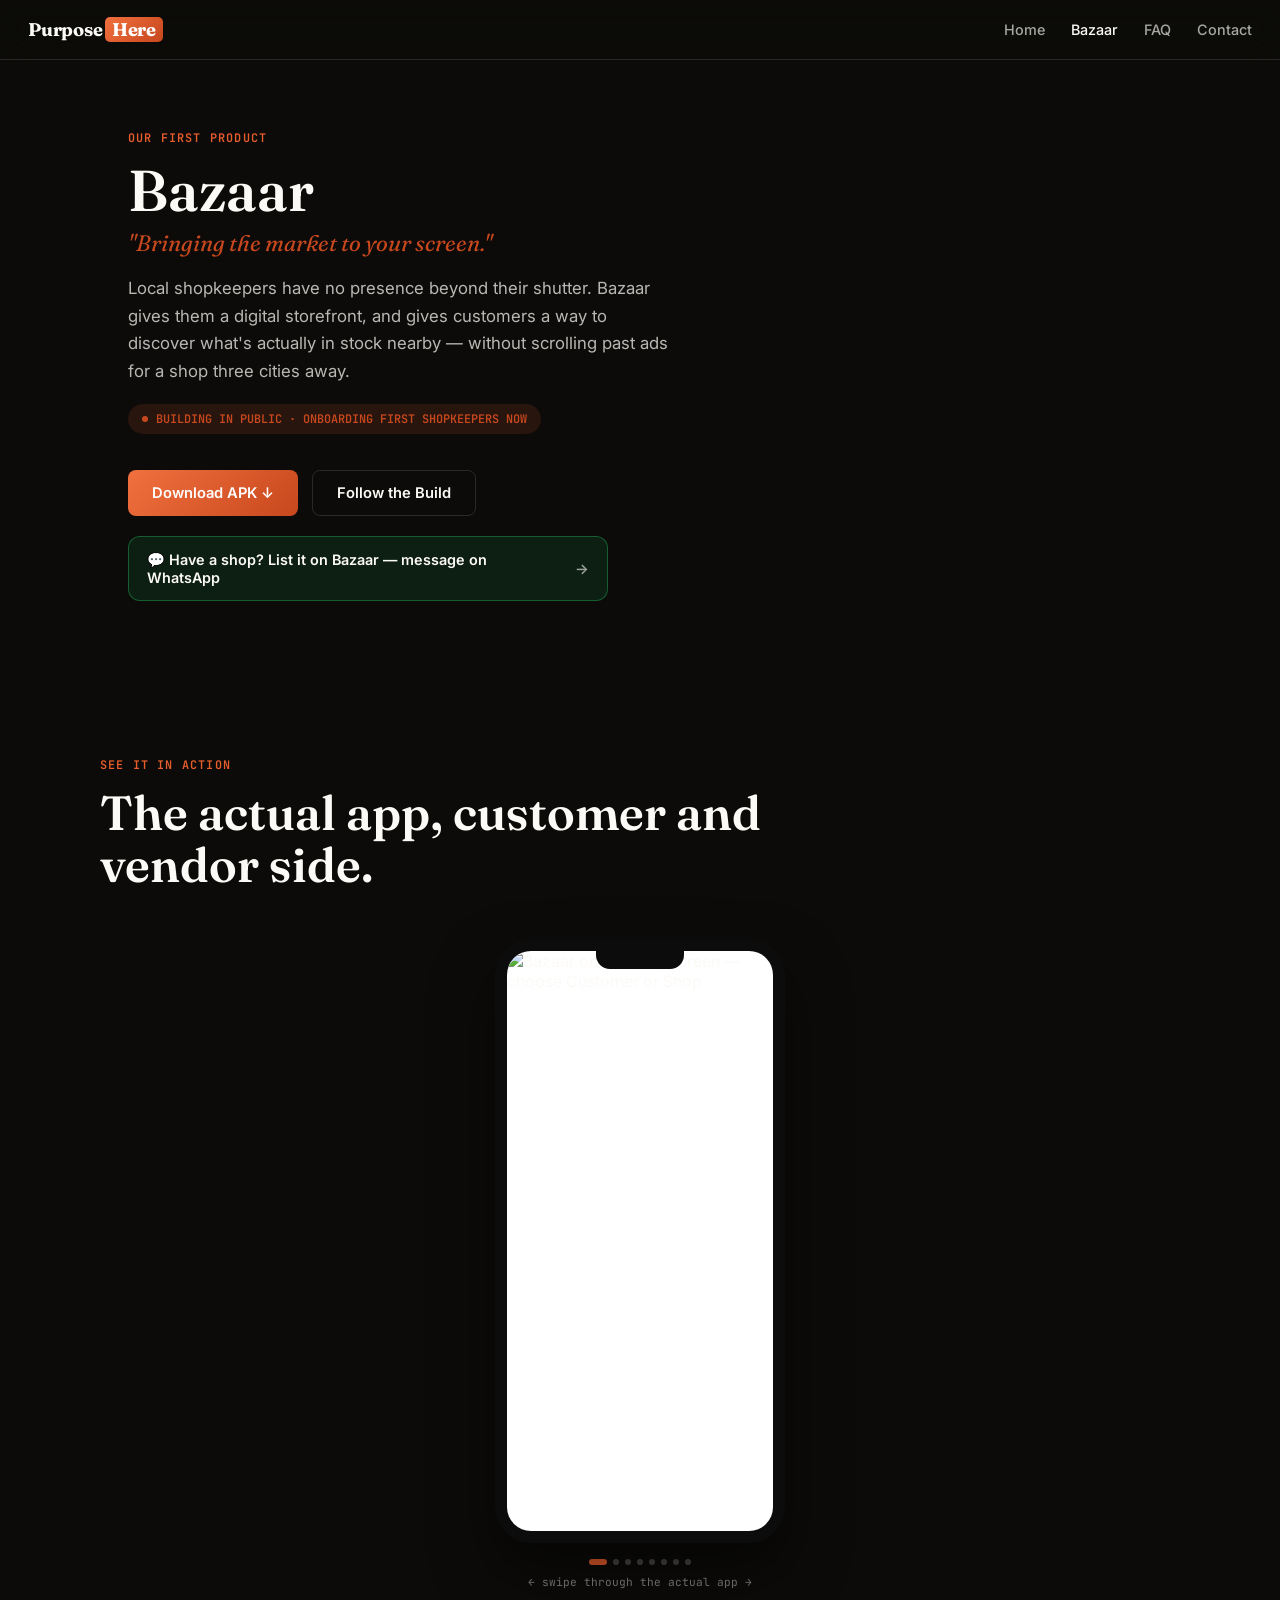
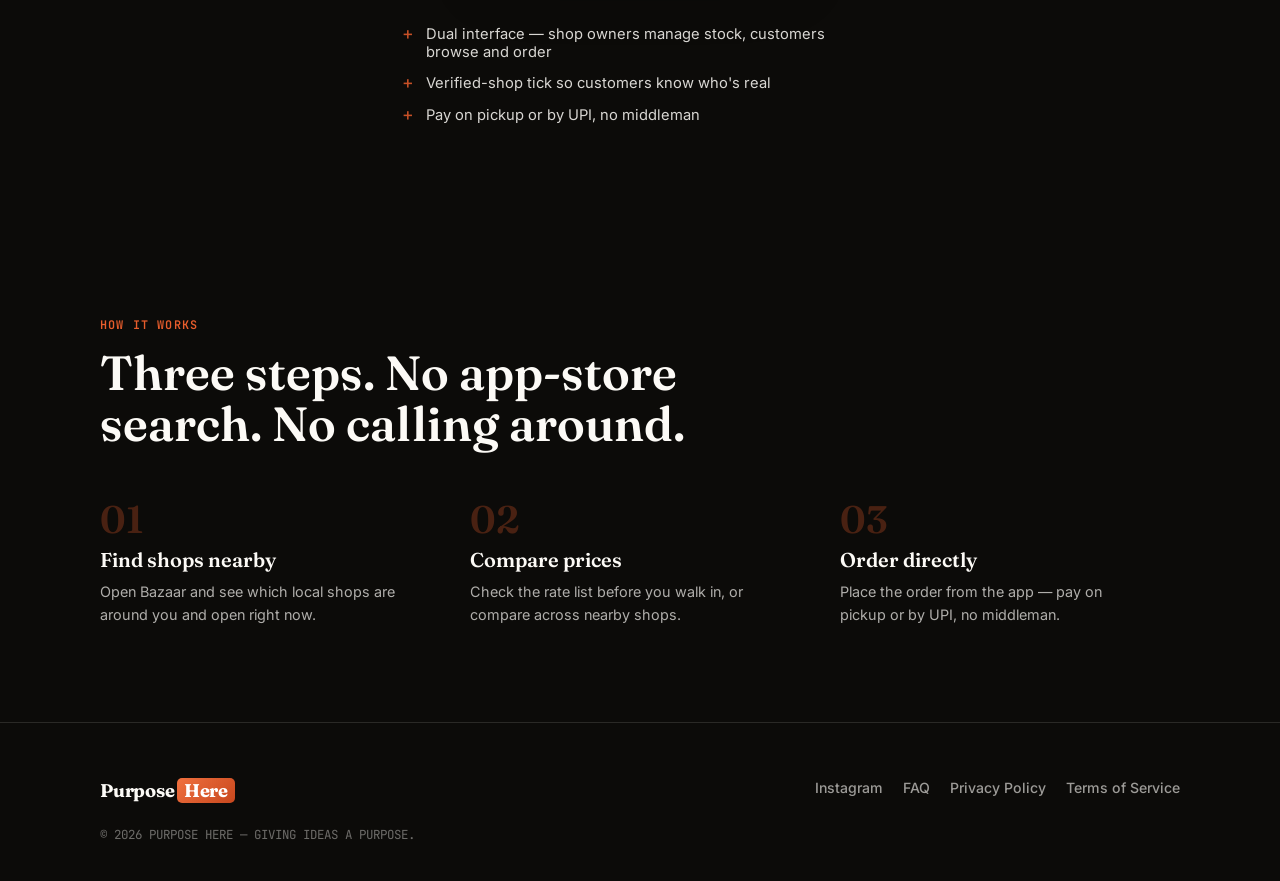
==== bazaar.html @ 76a50874 "Restore bazaar.html from trash" ====
<!DOCTYPE html>
<html lang="en">
<head>
<meta charset="UTF-8">
<meta name="viewport" content="width=device-width, initial-scale=1.0">
<title>Bazaar: Nearby Shops — Purpose Here</title>
<link rel="icon" href="icon.png">
<link rel="manifest" href="manifest.json">
<meta name="theme-color" content="#E85D2C">
<link rel="apple-touch-icon" href="icon.png">
<meta name="description" content="Bazaar — bringing the market to your screen. Discover nearby shops, compare prices, order directly.">
<meta property="og:title" content="Bazaar: Nearby Shops">
<meta property="og:description" content="Bringing the market to your screen.">
<link rel="preconnect" href="https://fonts.googleapis.com">
<link rel="preconnect" href="https://fonts.gstatic.com" crossorigin>
<link href="https://fonts.googleapis.com/css2?family=Fraunces:opsz,wght@9..144,400..900&family=Inter:wght@400;500;600;700&family=JetBrains+Mono:wght@400;500;600&display=swap" rel="stylesheet">
<link rel="stylesheet" href="styles.css">
<style>
  .bz-hero{
    padding:130px 28px 60px; max-width:1080px; margin:0 auto;
  }
  .bz-tagline{
    font-family:'Fraunces',serif; font-style:italic; font-size:1.4rem; font-weight:400;
    color:var(--orange-deep); margin-top:8px; margin-bottom:18px;
  }
  .bz-hero h1{
    font-family:'Fraunces',serif; font-weight:600; font-size:clamp(2.2rem,5.4vw,3.6rem);
    line-height:1.06; max-width:680px;
  }
  .bz-hero p.sub{ margin-top:18px; font-size:1.05rem; line-height:1.65; max-width:540px; opacity:0.72; }

  .status-pill{
    display:inline-flex; align-items:center; gap:8px;
    font-family:'JetBrains Mono',monospace; font-size:0.74rem; font-weight:600;
    background:rgba(232,93,44,0.12); color:var(--orange-deep);
    padding:7px 14px; border-radius:100px; margin-top:18px; margin-bottom:8px;
  }
  .status-pill .dot{width:6px;height:6px;border-radius:50%;background:var(--orange-deep); animation:pulse 1.8s infinite;}
  @keyframes pulse{0%,100%{opacity:1;}50%{opacity:0.3;}}

  .bz-cta{ margin-top:28px; display:flex; gap:14px; flex-wrap:wrap; }
  .shopkeeper-cta{
    display:inline-flex; align-items:center; gap:12px; margin-top:20px;
    background:rgba(37,211,102,0.1); border:1.5px solid rgba(37,211,102,0.35);
    border-radius:12px; padding:14px 18px; font-size:0.9rem; font-weight:600;
    color:var(--ink); transition:background .2s, transform .2s; max-width:480px;
  }
  .shopkeeper-cta:hover{ background:rgba(37,211,102,0.18); transform:translateY(-2px); }
  .shopkeeper-cta .arrow{ margin-left:auto; opacity:0.6; }

  /* Carousel section - dark band */
  .carousel-section{ background:var(--ink); color:var(--paper); border-radius:24px; margin:0 16px; }
  .carousel-section .label{ color:var(--orange); }
  .phone-carousel{ width:290px; margin:48px auto 0; }
  .phone-frame{
    background:#0c0c0c; border-radius:36px; padding:12px;
    box-shadow:0 30px 60px rgba(0,0,0,0.5); position:relative;
  }
  .phone-notch{
    position:absolute; top:12px; left:50%; transform:translateX(-50%);
    width:88px; height:18px; background:#0c0c0c; border-radius:0 0 14px 14px; z-index:2;
  }
  .carousel-track{
    display:flex; overflow-x:auto; scroll-snap-type:x mandatory;
    border-radius:24px; -webkit-overflow-scrolling:touch; scrollbar-width:none;
  }
  .carousel-track::-webkit-scrollbar{ display:none; }
  .carousel-track img{
    width:100%; flex:0 0 100%; scroll-snap-align:center;
    display:block; height:580px; object-fit:cover; object-position:top; background:#fff;
  }
  .carousel-dots{ display:flex; justify-content:center; gap:6px; margin-top:16px; }
  .carousel-dots span{ width:6px; height:6px; border-radius:50%; background:rgba(252,250,246,0.25); transition:background .2s, width .2s; }
  .carousel-dots span.active{ background:var(--orange); width:18px; border-radius:4px; }
  .carousel-hint{ text-align:center; font-family:'JetBrains Mono',monospace; font-size:0.7rem; opacity:0.4; margin-top:10px; }

  .feature-list{ display:flex; flex-direction:column; gap:13px; margin-top:36px; max-width:480px; margin-left:auto; margin-right:auto; }
  .feature-list div{ display:flex; gap:11px; align-items:flex-start; font-size:0.92rem; opacity:0.85; }
  .feature-list .tick{ color:var(--orange); font-weight:700; }

  /* How it works */
  .how-grid{ display:grid; grid-template-columns:repeat(3,1fr); gap:30px; margin-top:50px; }
  @media (max-width:860px){ .how-grid{grid-template-columns:1fr; gap:36px;} }
  .how-num{ font-family:'Fraunces',serif; font-size:2.4rem; font-weight:600; color:rgba(232,93,44,0.28); display:block; line-height:1; }
  .how-step h3{ font-family:'Fraunces',serif; font-size:1.25rem; font-weight:600; margin-top:8px; }
  .how-step p{ font-size:0.9rem; opacity:0.68; margin-top:8px; line-height:1.6; max-width:300px; }
</style>
</head>
<body>

<nav>
  <a href="index.html" class="ph-banner"><span class="p1">Purpose</span><span class="p2">Here</span></a>
  <div class="navlinks">
    <a href="index.html">Home</a>
    <a href="bazaar.html" class="active">Bazaar</a>
    <a href="index.html#faq">FAQ</a>
    <a href="index.html#contact">Contact</a>
  </div>
</nav>

<div class="bz-hero">
  <span class="label">OUR FIRST PRODUCT</span>
  <h1>Bazaar</h1>
  <div class="bz-tagline">"Bringing the market to your screen."</div>
  <p class="sub">Local shopkeepers have no presence beyond their shutter. Bazaar gives them a digital storefront, and gives customers a way to discover what's actually in stock nearby — without scrolling past ads for a shop three cities away.</p>

  <div class="status-pill"><span class="dot"></span>BUILDING IN PUBLIC · ONBOARDING FIRST SHOPKEEPERS NOW</div>

  <div class="bz-cta">
    <a href="https://drive.google.com/uc?export=download&id=1cqMkyef087T2KyIrzPQ7swjCarUPVy2G" class="btn btn-orange">Download APK ↓</a>
    <a href="https://instagram.com/sachintiwari_here" class="btn btn-ghost">Follow the Build</a>
  </div>

  <a href="https://wa.me/919910377585?text=Hi%2C%20I%20want%20to%20list%20my%20shop%20on%20Bazaar" class="shopkeeper-cta">
    <span>💬 Have a shop? List it on Bazaar — message on WhatsApp</span>
    <span class="arrow">→</span>
  </a>
</div>

<section class="carousel-section">
  <div class="wrap">
    <span class="label">SEE IT IN ACTION</span>
    <h2 class="title">The actual app, customer and vendor side.</h2>

    <div class="phone-carousel" aria-label="Bazaar app screenshots">
      <div class="phone-frame">
        <div class="phone-notch"></div>
        <div class="carousel-track" id="carouselTrack">
          <img src="screenshots/1000027518.png" alt="Bazaar onboarding screen — choose Customer or Shop">
          <img src="screenshots/1000027519.png" alt="Bazaar home screen — nearby shops list">
          <img src="screenshots/1000027520.png" alt="Bazaar shop profile — rate list">
          <img src="screenshots/1000027530.png" alt="Bazaar order screen — cash on pickup or UPI">
          <img src="screenshots/1000027526.png" alt="Bazaar vendor dashboard">
          <img src="screenshots/1000027521.png" alt="Bazaar shop info — call and WhatsApp">
          <img src="screenshots/1000027527.png" alt="Bazaar vendor products screen">
          <img src="screenshots/1000027528.png" alt="Bazaar vendor incoming order">
        </div>
      </div>
      <div class="carousel-dots" id="carouselDots"></div>
      <p class="carousel-hint">← swipe through the actual app →</p>
    </div>

    <div class="feature-list">
      <div><span class="tick">＋</span> Dual interface — shop owners manage stock, customers browse and order</div>
      <div><span class="tick">＋</span> Verified-shop tick so customers know who's real</div>
      <div><span class="tick">＋</span> Pay on pickup or by UPI, no middleman</div>
    </div>
  </div>
</section>

<section id="how">
  <div class="wrap">
    <span class="label">HOW IT WORKS</span>
    <h2 class="title">Three steps. No app-store search. No calling around.</h2>
    <div class="how-grid">
      <div class="how-step">
        <span class="how-num">01</span>
        <h3>Find shops nearby</h3>
        <p>Open Bazaar and see which local shops are around you and open right now.</p>
      </div>
      <div class="how-step">
        <span class="how-num">02</span>
        <h3>Compare prices</h3>
        <p>Check the rate list before you walk in, or compare across nearby shops.</p>
      </div>
      <div class="how-step">
        <span class="how-num">03</span>
        <h3>Order directly</h3>
        <p>Place the order from the app — pay on pickup or by UPI, no middleman.</p>
      </div>
    </div>
  </div>
</section>

<footer id="contact">
  <div class="foot-grid">
    <a href="index.html" class="ph-banner"><span class="p1">Purpose</span><span class="p2">Here</span></a>
    <div class="foot-links">
      <a href="https://instagram.com/sachintiwari_here">Instagram</a>
      <a href="index.html#faq">FAQ</a>
      <a href="privacy.html">Privacy Policy</a>
      <a href="terms.html">Terms of Service</a>
    </div>
  </div>
  <div class="copyright">© 2026 PURPOSE HERE — GIVING IDEAS A PURPOSE.</div>
</footer>

<script src="main.js"></script>
</body>
</html>
---- styles.css ----
:root{
  --orange:#E85D2C;
  --orange-deep:#C8481E;
  --bg:#0C0B09;
  --surface:#17140F;
  --surface-2:#1E1A14;
  --paper:#FCFAF6;
  --navy:#1B263B;
  --navy-light:#5A6C8C;
  --line: rgba(252,250,246,0.12);
  --grad-orange: linear-gradient(135deg, #F0703E 0%, #C8481E 100%);
  --grad-navy: linear-gradient(135deg, #2D3F5C 0%, #0F1826 100%);
}
*{margin:0;padding:0;box-sizing:border-box;}
html{scroll-behavior:smooth;}
body{
  background:var(--bg);
  color:var(--paper);
  font-family:'Inter',sans-serif;
  overflow-x:hidden;
}
.mono{font-family:'JetBrains Mono',monospace; letter-spacing:0.04em;}
a{color:inherit; text-decoration:none;}
img{max-width:100%; display:block;}
::selection{ background:var(--orange); color:white; }

/* ---------- NAV ---------- */
nav{
  position:fixed; top:0; left:0; right:0; z-index:100;
  display:flex; justify-content:space-between; align-items:center;
  padding:18px 28px;
  background:rgba(12,11,9,0.82);
  backdrop-filter:blur(12px);
  border-bottom:1px solid var(--line);
}
.ph-banner{
  font-family:'Fraunces',serif; font-weight:700; font-size:1.15rem; letter-spacing:-0.01em;
}
.ph-banner .p1{ color:var(--paper); }
.ph-banner .p2{
  color:white; background:var(--grad-orange); padding:1px 7px; border-radius:5px; margin-left:2px;
}
.navlinks{display:flex; gap:26px; font-size:0.9rem; font-weight:500;}
.navlinks a{opacity:0.65; transition:opacity .2s; color:var(--paper);}
.navlinks a:hover, .navlinks a.active{opacity:1;}
@media (max-width:680px){ .navlinks{gap:16px; font-size:0.82rem;} }

section{padding:96px 28px;}
.wrap{max-width:1080px; margin:0 auto;}
.label{
  font-family:'JetBrains Mono', monospace;
  font-size:0.74rem; font-weight:600; text-transform:uppercase;
  letter-spacing:0.1em; color:var(--orange); margin-bottom:14px; display:block;
}
h2.title{
  font-family:'Fraunces', serif; font-weight:600; color:var(--paper);
  font-size:clamp(1.9rem, 4.2vw, 3rem); line-height:1.08; max-width:680px;
}

.btn{
  padding:13px 24px; border-radius:8px; font-weight:600; font-size:0.92rem;
  display:inline-flex; align-items:center; gap:8px;
  transition:transform .2s ease, box-shadow .2s ease;
}
.btn-primary{background:var(--paper); color:var(--bg);}
.btn-primary:hover{transform:translateY(-2px); box-shadow:0 10px 22px rgba(252,250,246,0.15);}
.btn-orange{background:var(--grad-orange); color:white;}
.btn-orange:hover{transform:translateY(-2px); box-shadow:0 10px 26px rgba(232,93,44,0.4);}
.btn-navy{background:var(--grad-navy); color:var(--paper);}
.btn-navy:hover{transform:translateY(-2px); box-shadow:0 10px 26px rgba(27,38,59,0.5);}
.btn-ghost{border:1.5px solid var(--line); color:var(--paper);}
.btn-ghost:hover{border-color:var(--paper); transform:translateY(-2px);}

/* ---------- FAQ (shared) ---------- */
.faq-list{ margin-top:48px; border-top:1px solid var(--line); }
.faq-item{ border-bottom:1px solid var(--line); }
.faq-q{
  display:flex; justify-content:space-between; align-items:center;
  padding:22px 0; cursor:pointer; font-weight:600; font-size:1rem; color:var(--paper);
}
.faq-q .plus{ font-size:1.3rem; color:var(--orange); transition:transform .25s; font-weight:400; flex-shrink:0; margin-left:16px; }
.faq-item.open .plus{ transform:rotate(45deg); }
.faq-a{ max-height:0; overflow:hidden; transition:max-height .3s ease; }
.faq-a p{ padding-bottom:20px; font-size:0.92rem; line-height:1.65; opacity:0.62; max-width:640px; }
.faq-item.open .faq-a{ max-height:240px; }

/* ---------- FOOTER (shared) ---------- */
footer{
  padding:56px 28px 38px; border-top:1px solid var(--line);
}
.foot-grid{ display:flex; justify-content:space-between; align-items:flex-start; flex-wrap:wrap; gap:24px; max-width:1080px; margin:0 auto; }
.foot-links{display:flex; gap:20px; font-size:0.88rem; font-weight:500; flex-wrap:wrap;}
.foot-links a{opacity:0.6; transition:opacity .2s;}
.foot-links a:hover{opacity:1; color:var(--orange);}
.copyright{font-size:0.78rem; opacity:0.4; max-width:1080px; margin:24px auto 0; font-family:'JetBrains Mono',monospace;}

a:focus-visible, button:focus-visible{outline:2px solid var(--orange); outline-offset:3px;}
@media (prefers-reduced-motion: reduce){ *{transition:none !important;} }
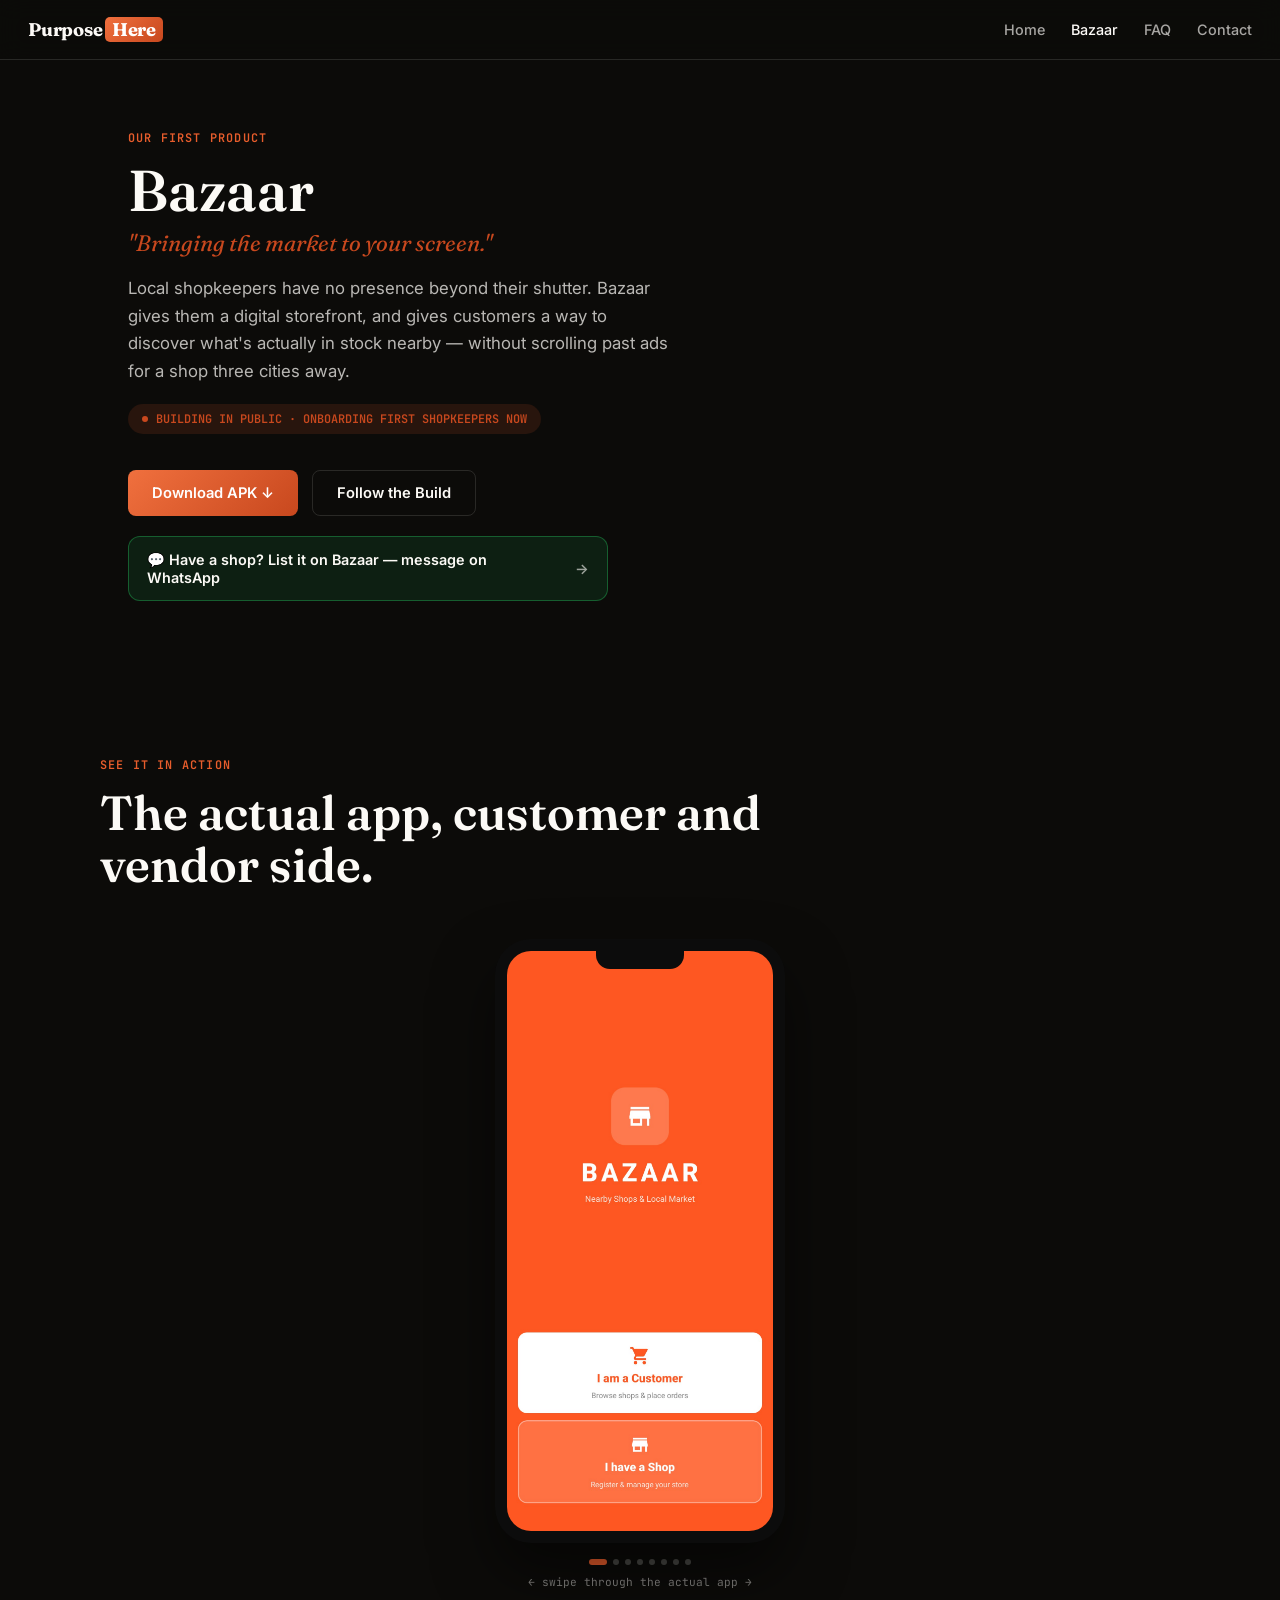
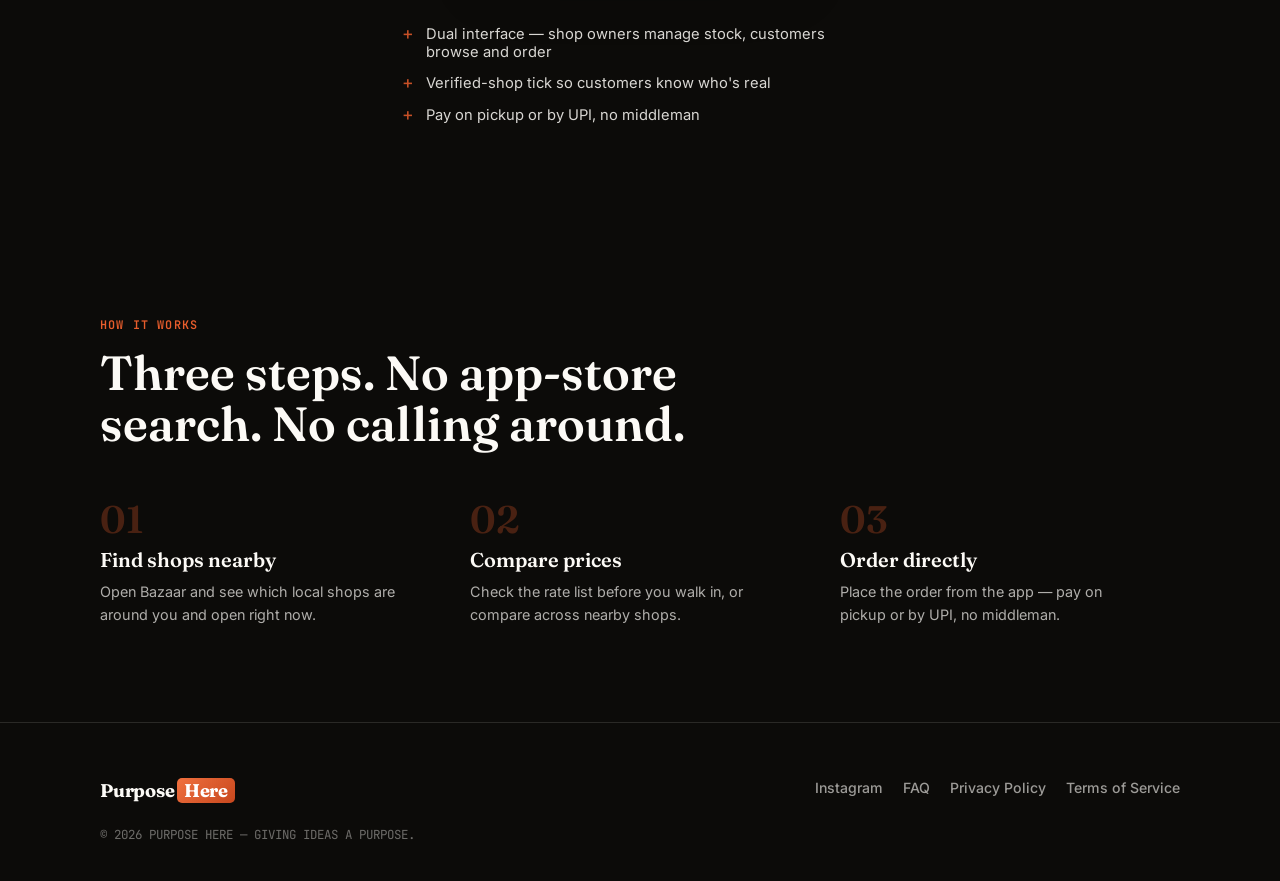
==== commit 06427d5c: "Add Open Graph image meta tag to bazaar.html" ====
--- a/bazaar.html
+++ b/bazaar.html
@@ -10,6 +10,7 @@
 <link rel="apple-touch-icon" href="icon.png">
 <meta name="description" content="Bazaar — bringing the market to your screen. Discover nearby shops, compare prices, order directly.">
 <meta property="og:title" content="Bazaar: Nearby Shops">
+  <meta property="og:image" content="https://purposehere.is-a.dev/bazaar-shop.png">
 <meta property="og:description" content="Bringing the market to your screen.">
 <link rel="preconnect" href="https://fonts.googleapis.com">
 <link rel="preconnect" href="https://fonts.gstatic.com" crossorigin>
